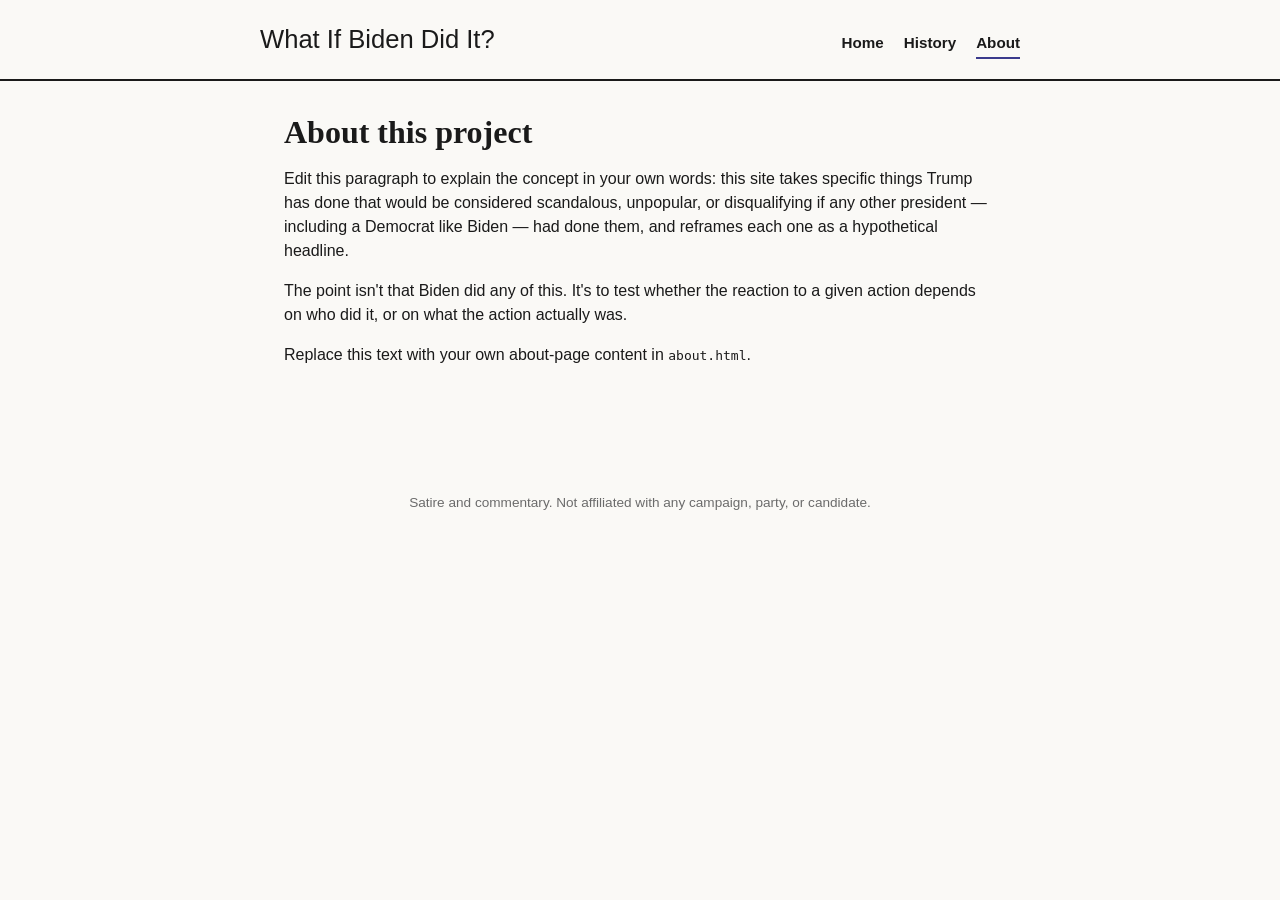
==== about.html @ 0295de17 "Initial commit: static site scaffold for What If Biden Did It Home/History/About pages, header nav, " ====
<!DOCTYPE html>
<html lang="en">
<head>
  <meta charset="UTF-8">
  <meta name="viewport" content="width=device-width, initial-scale=1.0">
  <title>About — What If Biden Did It?</title>
  <link rel="stylesheet" href="css/style.css">
</head>
<body>
  <header class="site-header">
    <div class="header-inner">
      <p class="site-title"><a href="index.html">What If Biden Did It?</a></p>
      <nav class="site-nav">
        <a href="index.html">Home</a>
        <a href="history.html">History</a>
        <a href="about.html" aria-current="page">About</a>
      </nav>
    </div>
  </header>

  <main>
    <h1>About this project</h1>
    <p>
      Edit this paragraph to explain the concept in your own words: this site takes
      specific things Trump has done that would be considered scandalous, unpopular,
      or disqualifying if any other president — including a Democrat like Biden — had
      done them, and reframes each one as a hypothetical headline.
    </p>
    <p>
      The point isn't that Biden did any of this. It's to test whether the reaction
      to a given action depends on who did it, or on what the action actually was.
    </p>
    <p>
      Replace this text with your own about-page content in
      <code>about.html</code>.
    </p>
  </main>

  <footer class="site-footer">
    <p>Satire and commentary. Not affiliated with any campaign, party, or candidate.</p>
  </footer>
</body>
</html>
---- css/style.css ----
:root {
  --bg: #faf9f6;
  --text: #1a1a1a;
  --muted: #6b6b6b;
  --accent: #3a3a8c;
  --border: #e2e0d8;
  --card-bg: #ffffff;
}

* {
  box-sizing: border-box;
}

body {
  margin: 0;
  font-family: -apple-system, BlinkMacSystemFont, "Segoe UI", Helvetica, Arial, sans-serif;
  background: var(--bg);
  color: var(--text);
  line-height: 1.5;
}

h1, h2, h3 {
  font-family: Georgia, "Times New Roman", serif;
  line-height: 1.2;
  margin: 0 0 0.5em;
}

a {
  color: var(--accent);
}

/* Header / nav */

header.site-header {
  border-bottom: 2px solid var(--text);
  padding: 1.25rem 1.5rem;
}

.site-header .header-inner {
  max-width: 760px;
  margin: 0 auto;
  display: flex;
  flex-wrap: wrap;
  justify-content: space-between;
  align-items: baseline;
  gap: 0.75rem;
}

.site-title {
  font-size: 1.6rem;
  margin: 0;
}

.site-title a {
  color: var(--text);
  text-decoration: none;
}

nav.site-nav {
  display: flex;
  gap: 1.25rem;
  flex-wrap: wrap;
}

nav.site-nav a {
  color: var(--text);
  text-decoration: none;
  font-weight: 600;
  font-size: 0.95rem;
  padding-bottom: 2px;
  border-bottom: 2px solid transparent;
}

nav.site-nav a:hover,
nav.site-nav a[aria-current="page"] {
  border-bottom-color: var(--accent);
}

/* Main content */

main {
  max-width: 760px;
  margin: 0 auto;
  padding: 2rem 1.5rem 4rem;
}

.entry-date {
  color: var(--muted);
  text-transform: uppercase;
  letter-spacing: 0.05em;
  font-size: 0.8rem;
  margin-bottom: 0.5rem;
}

.entry-card {
  background: var(--card-bg);
  border: 1px solid var(--border);
  border-radius: 8px;
  padding: 1.5rem;
  margin-bottom: 1.5rem;
}

.entry-headline {
  font-size: 1.6rem;
  margin-bottom: 1rem;
}

.entry-block {
  margin-bottom: 1rem;
}

.entry-block h3 {
  font-size: 0.85rem;
  text-transform: uppercase;
  letter-spacing: 0.05em;
  color: var(--muted);
  margin-bottom: 0.35rem;
}

.entry-source {
  font-size: 0.85rem;
}

.fallback-note {
  background: #fff6e0;
  border: 1px solid #e8d9a6;
  border-radius: 6px;
  padding: 0.75rem 1rem;
  font-size: 0.9rem;
  margin-bottom: 1.5rem;
}

.history-list .entry-card {
  cursor: default;
}

.state-message {
  color: var(--muted);
  font-style: italic;
}

/* Email signup */

.signup-box {
  border: 1px solid var(--border);
  border-radius: 8px;
  padding: 1.5rem;
  background: var(--card-bg);
  margin-top: 2.5rem;
}

.signup-box h2 {
  font-size: 1.1rem;
}

.signup-form {
  display: flex;
  gap: 0.5rem;
  flex-wrap: wrap;
  margin-top: 0.75rem;
}

.signup-form input[type="email"] {
  flex: 1 1 220px;
  padding: 0.6rem 0.75rem;
  border: 1px solid var(--border);
  border-radius: 6px;
  font-size: 1rem;
}

.signup-form button {
  padding: 0.6rem 1.25rem;
  border: none;
  border-radius: 6px;
  background: var(--accent);
  color: #fff;
  font-weight: 600;
  font-size: 1rem;
  cursor: pointer;
}

.signup-form button:hover {
  opacity: 0.9;
}

footer.site-footer {
  text-align: center;
  color: var(--muted);
  font-size: 0.85rem;
  padding: 2rem 1.5rem;
}

@media (prefers-color-scheme: dark) {
  :root {
    --bg: #16161a;
    --text: #f1f0ea;
    --muted: #9c9c9c;
    --accent: #8888ff;
    --border: #33333a;
    --card-bg: #1e1e24;
  }

  .fallback-note {
    background: #332b12;
    border-color: #5c4d1e;
    color: #f1e6bf;
  }
}
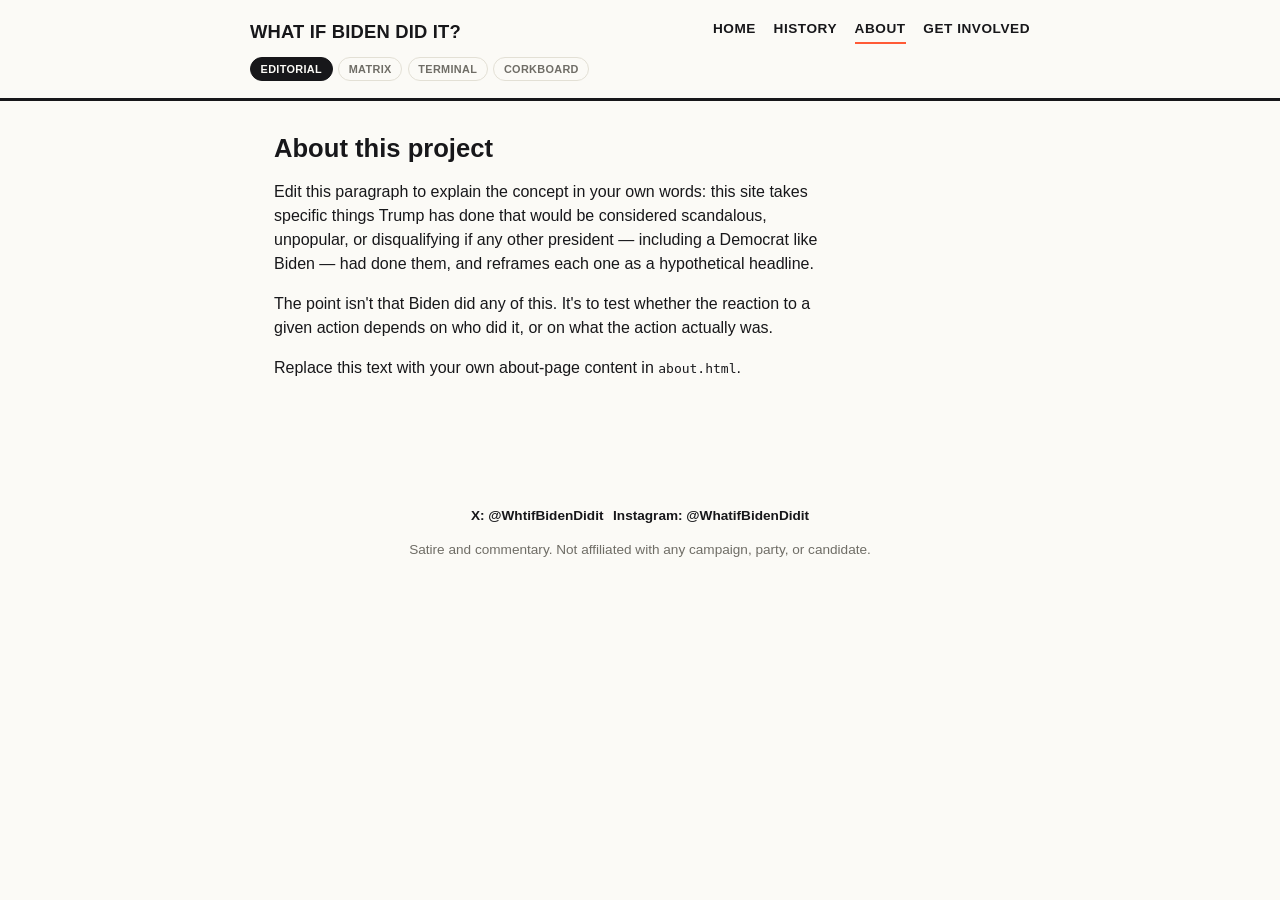
==== commit b9cc4757: "Add 4-theme toggle, Category field, real citations, Get Involved page Themes: Editorial (default), M" ====
--- a/about.html
+++ b/about.html
@@ -4,6 +4,7 @@
   <meta charset="UTF-8">
   <meta name="viewport" content="width=device-width, initial-scale=1.0">
   <title>About — What If Biden Did It?</title>
+  <script>document.documentElement.setAttribute('data-theme', localStorage.getItem('wibdiTheme') || 'editorial');</script>
   <link rel="stylesheet" href="css/style.css">
 </head>
 <body>
@@ -14,7 +15,9 @@
         <a href="index.html">Home</a>
         <a href="history.html">History</a>
         <a href="about.html" aria-current="page">About</a>
+        <a href="get-involved.html">Get Involved</a>
       </nav>
+      <div class="theme-switch" id="theme-switch"></div>
     </div>
   </header>
 
@@ -37,7 +40,13 @@
   </main>
 
   <footer class="site-footer">
+    <p class="footer-social">
+      <a href="https://x.com/WhtifBidenDidit" target="_blank" rel="noopener">X: @WhtifBidenDidit</a>
+      <a href="https://instagram.com/WhatifBidenDidit" target="_blank" rel="noopener">Instagram: @WhatifBidenDidit</a>
+    </p>
     <p>Satire and commentary. Not affiliated with any campaign, party, or candidate.</p>
   </footer>
+
+  <script src="js/theme.js"></script>
 </body>
 </html>
--- a/css/style.css
+++ b/css/style.css
@@ -1,26 +1,49 @@
-:root {
-  --bg: #faf9f6;
-  --text: #1a1a1a;
-  --muted: #6b6b6b;
-  --accent: #3a3a8c;
-  --border: #e2e0d8;
+/* ============================================================
+   Base variables — these are the Editorial theme's defaults.
+   Every other theme below redefines all of these on [data-theme="x"].
+   ============================================================ */
+:root,
+[data-theme="editorial"] {
+  --bg: #fbfaf6;
+  --text: #17171a;
+  --muted: #6f6d66;
+  --accent: #ff5a36;
+  --border: #e3e0d5;
   --card-bg: #ffffff;
+  --font-body: -apple-system, BlinkMacSystemFont, "Segoe UI", Helvetica, Arial, sans-serif;
+  --font-display: "Helvetica Neue", Arial, sans-serif;
+  --radius: 8px;
+}
+
+@media (prefers-color-scheme: dark) {
+  [data-theme="editorial"] {
+    --bg: #17171a;
+    --text: #f1f0ea;
+    --muted: #a3a19a;
+    --accent: #ff7a54;
+    --border: #333228;
+    --card-bg: #1f1f22;
+  }
 }
 
 * {
   box-sizing: border-box;
 }
 
+html {
+  color-scheme: light dark;
+}
+
 body {
   margin: 0;
-  font-family: -apple-system, BlinkMacSystemFont, "Segoe UI", Helvetica, Arial, sans-serif;
+  font-family: var(--font-body);
   background: var(--bg);
   color: var(--text);
   line-height: 1.5;
 }
 
 h1, h2, h3 {
-  font-family: Georgia, "Times New Roman", serif;
+  font-family: var(--font-display);
   line-height: 1.2;
   margin: 0 0 0.5em;
 }
@@ -33,22 +56,24 @@
 
 header.site-header {
   border-bottom: 2px solid var(--text);
-  padding: 1.25rem 1.5rem;
+  padding: 1.1rem 1.5rem;
 }
 
 .site-header .header-inner {
-  max-width: 760px;
+  max-width: 780px;
   margin: 0 auto;
   display: flex;
   flex-wrap: wrap;
   justify-content: space-between;
-  align-items: baseline;
+  align-items: center;
   gap: 0.75rem;
 }
 
 .site-title {
-  font-size: 1.6rem;
+  font-size: 1.5rem;
   margin: 0;
+  font-family: var(--font-display);
+  font-weight: 800;
 }
 
 .site-title a {
@@ -58,15 +83,17 @@
 
 nav.site-nav {
   display: flex;
-  gap: 1.25rem;
+  gap: 1.1rem;
   flex-wrap: wrap;
 }
 
 nav.site-nav a {
   color: var(--text);
   text-decoration: none;
-  font-weight: 600;
-  font-size: 0.95rem;
+  font-weight: 700;
+  font-size: 0.85rem;
+  text-transform: uppercase;
+  letter-spacing: 0.04em;
   padding-bottom: 2px;
   border-bottom: 2px solid transparent;
 }
@@ -76,55 +103,137 @@
   border-bottom-color: var(--accent);
 }
 
+/* Theme switch */
+
+.theme-switch {
+  display: flex;
+  gap: 0.35rem;
+  flex-wrap: wrap;
+}
+
+.theme-btn {
+  font-family: var(--font-body);
+  font-size: 0.68rem;
+  font-weight: 700;
+  text-transform: uppercase;
+  letter-spacing: 0.03em;
+  padding: 0.3rem 0.6rem;
+  border: 1px solid var(--border);
+  border-radius: 20px;
+  background: transparent;
+  color: var(--muted);
+  cursor: pointer;
+}
+
+.theme-btn:hover {
+  color: var(--text);
+  border-color: var(--text);
+}
+
+.theme-btn.is-active {
+  background: var(--text);
+  color: var(--bg);
+  border-color: var(--text);
+}
+
 /* Main content */
 
 main {
-  max-width: 760px;
+  max-width: 780px;
   margin: 0 auto;
   padding: 2rem 1.5rem 4rem;
 }
 
+main h1 {
+  font-size: 1.6rem;
+  margin-bottom: 1rem;
+}
+
+main > p {
+  max-width: 62ch;
+}
+
+.editor-note {
+  border: 1px dashed var(--border);
+  border-radius: var(--radius);
+  padding: 0.9rem 1.1rem;
+  color: var(--muted);
+  font-size: 0.88rem;
+  font-style: italic;
+  margin-bottom: 1.5rem;
+}
+
+/* Entry card */
+
+.entry-meta {
+  display: flex;
+  align-items: center;
+  gap: 0.75rem;
+  margin-bottom: 0.5rem;
+  flex-wrap: wrap;
+}
+
+.entry-category {
+  font-size: 0.68rem;
+  font-weight: 800;
+  text-transform: uppercase;
+  letter-spacing: 0.06em;
+  color: var(--accent);
+}
+
 .entry-date {
   color: var(--muted);
   text-transform: uppercase;
   letter-spacing: 0.05em;
-  font-size: 0.8rem;
-  margin-bottom: 0.5rem;
+  font-size: 0.75rem;
+  margin: 0;
 }
 
 .entry-card {
   background: var(--card-bg);
   border: 1px solid var(--border);
-  border-radius: 8px;
-  padding: 1.5rem;
+  border-radius: var(--radius);
+  padding: 1.6rem;
   margin-bottom: 1.5rem;
 }
 
 .entry-headline {
-  font-size: 1.6rem;
-  margin-bottom: 1rem;
-}
-
-.entry-block {
-  margin-bottom: 1rem;
-}
-
-.entry-block h3 {
+  font-size: 1.7rem;
+  font-weight: 800;
+  margin-bottom: 0.85rem;
+  letter-spacing: -0.01em;
+  text-wrap: balance;
+}
+
+.entry-body {
+  font-size: 1rem;
+  line-height: 1.6;
+  margin: 0 0 1.1rem;
+}
+
+.entry-citation {
+  border-top: 1px solid var(--border);
+  padding-top: 0.85rem;
+  margin-top: 0.5rem;
+}
+
+.entry-citation h3 {
+  font-size: 0.72rem;
+  text-transform: uppercase;
+  letter-spacing: 0.06em;
+  color: var(--muted);
+  margin-bottom: 0.3rem;
+}
+
+.entry-citation p {
   font-size: 0.85rem;
-  text-transform: uppercase;
-  letter-spacing: 0.05em;
-  color: var(--muted);
-  margin-bottom: 0.35rem;
-}
-
-.entry-source {
-  font-size: 0.85rem;
+  margin: 0;
 }
 
 .fallback-note {
-  background: #fff6e0;
-  border: 1px solid #e8d9a6;
-  border-radius: 6px;
+  background: var(--card-bg);
+  border: 1px solid var(--accent);
+  border-radius: var(--radius);
   padding: 0.75rem 1rem;
   font-size: 0.9rem;
   margin-bottom: 1.5rem;
@@ -139,18 +248,40 @@
   font-style: italic;
 }
 
+/* Get involved page */
+
+.involve-list {
+  list-style: none;
+  padding: 0;
+  margin: 0;
+  display: flex;
+  flex-direction: column;
+  gap: 0.9rem;
+}
+
+.involve-list li {
+  background: var(--card-bg);
+  border: 1px solid var(--border);
+  border-radius: var(--radius);
+  padding: 1rem 1.1rem;
+}
+
+.involve-list a {
+  font-weight: 700;
+}
+
 /* Email signup */
 
 .signup-box {
   border: 1px solid var(--border);
-  border-radius: 8px;
+  border-radius: var(--radius);
   padding: 1.5rem;
   background: var(--card-bg);
   margin-top: 2.5rem;
 }
 
 .signup-box h2 {
-  font-size: 1.1rem;
+  font-size: 1.05rem;
 }
 
 .signup-form {
@@ -166,6 +297,8 @@
   border: 1px solid var(--border);
   border-radius: 6px;
   font-size: 1rem;
+  background: var(--bg);
+  color: var(--text);
 }
 
 .signup-form button {
@@ -174,7 +307,7 @@
   border-radius: 6px;
   background: var(--accent);
   color: #fff;
-  font-weight: 600;
+  font-weight: 700;
   font-size: 1rem;
   cursor: pointer;
 }
@@ -183,6 +316,8 @@
   opacity: 0.9;
 }
 
+/* Footer */
+
 footer.site-footer {
   text-align: center;
   color: var(--muted);
@@ -190,19 +325,298 @@
   padding: 2rem 1.5rem;
 }
 
-@media (prefers-color-scheme: dark) {
-  :root {
-    --bg: #16161a;
-    --text: #f1f0ea;
-    --muted: #9c9c9c;
-    --accent: #8888ff;
-    --border: #33333a;
-    --card-bg: #1e1e24;
+.footer-social {
+  display: flex;
+  justify-content: center;
+  gap: 0.6rem;
+  flex-wrap: wrap;
+  margin-bottom: 0.5rem;
+  font-weight: 600;
+}
+
+.footer-social a {
+  color: var(--text);
+  text-decoration: none;
+}
+
+.footer-social a:hover {
+  color: var(--accent);
+}
+
+@media (max-width: 520px) {
+  .entry-headline {
+    font-size: 1.4rem;
   }
-
-  .fallback-note {
-    background: #332b12;
-    border-color: #5c4d1e;
-    color: #f1e6bf;
+}
+
+/* ============================================================
+   THEME: Editorial (default) — flair beyond the shared variables
+   ============================================================ */
+
+[data-theme="editorial"] .site-title {
+  text-transform: uppercase;
+  font-size: 1.15rem;
+  letter-spacing: 0.01em;
+}
+
+[data-theme="editorial"] header.site-header {
+  border-bottom-width: 3px;
+}
+
+[data-theme="editorial"] .entry-headline {
+  font-size: 2rem;
+  line-height: 1.05;
+}
+
+[data-theme="editorial"] .entry-card {
+  border: none;
+  border-top: 4px solid var(--accent);
+  border-radius: 2px;
+  padding: 1.6rem 0 1.8rem;
+  background: transparent;
+}
+
+[data-theme="editorial"] .history-list .entry-card {
+  border-bottom: 1px solid var(--border);
+  border-top: none;
+  padding: 1.4rem 0;
+}
+
+@media (max-width: 520px) {
+  [data-theme="editorial"] .entry-headline {
+    font-size: 1.6rem;
   }
 }
+
+/* ============================================================
+   THEME: Matrix
+   ============================================================ */
+
+[data-theme="matrix"] {
+  --bg: #000000;
+  --text: #baffc9;
+  --muted: #2fcf5c;
+  --accent: #4fff7a;
+  --border: #114a22;
+  --card-bg: #000000;
+  --font-body: "Consolas", "Lucida Console", "Courier New", monospace;
+  --font-display: "Consolas", "Lucida Console", "Courier New", monospace;
+}
+
+[data-theme="matrix"] body {
+  background-image: repeating-linear-gradient(90deg, rgba(79, 255, 122, 0.04) 0 1px, transparent 1px 22px);
+}
+
+[data-theme="matrix"] .site-title {
+  text-transform: uppercase;
+  text-shadow: 0 0 6px rgba(79, 255, 122, 0.6);
+}
+
+[data-theme="matrix"] nav.site-nav a {
+  text-transform: lowercase;
+}
+
+[data-theme="matrix"] nav.site-nav a::before {
+  content: "[";
+  color: var(--muted);
+}
+
+[data-theme="matrix"] nav.site-nav a::after {
+  content: "]";
+  color: var(--muted);
+}
+
+[data-theme="matrix"] .entry-card {
+  border: 1px solid var(--border);
+  box-shadow: inset 0 0 18px rgba(79, 255, 122, 0.08);
+}
+
+[data-theme="matrix"] .entry-headline {
+  text-shadow: 0 0 8px rgba(79, 255, 122, 0.5);
+}
+
+[data-theme="matrix"] .entry-date::before {
+  content: "> ";
+}
+
+[data-theme="matrix"] .entry-category::before {
+  content: "[[";
+}
+
+[data-theme="matrix"] .entry-category::after {
+  content: "]]";
+}
+
+[data-theme="matrix"] .entry-citation {
+  border-top-style: dashed;
+}
+
+[data-theme="matrix"] a {
+  color: var(--accent);
+}
+
+/* ============================================================
+   THEME: DOS terminal
+   ============================================================ */
+
+[data-theme="dos"] {
+  --bg: #0000aa;
+  --text: #d6d6d6;
+  --muted: #8f9bff;
+  --accent: #ffff55;
+  --border: #d6d6d6;
+  --card-bg: #0000aa;
+  --font-body: "Consolas", "Lucida Console", monospace;
+  --font-display: "Consolas", "Lucida Console", monospace;
+}
+
+[data-theme="dos"] header.site-header {
+  border-bottom: 2px solid var(--border);
+}
+
+[data-theme="dos"] .site-title {
+  color: #fff;
+}
+
+[data-theme="dos"] .site-title::before {
+  content: "C:\\WIBDI> ";
+  color: #55ff55;
+}
+
+[data-theme="dos"] nav.site-nav {
+  counter-reset: fkey;
+}
+
+[data-theme="dos"] nav.site-nav a {
+  counter-increment: fkey;
+  text-transform: none;
+}
+
+[data-theme="dos"] nav.site-nav a::before {
+  content: "F" counter(fkey) " ";
+  color: #55ff55;
+}
+
+[data-theme="dos"] main {
+  border: 2px solid var(--border);
+  margin-top: 1.5rem;
+  margin-bottom: 1.5rem;
+}
+
+[data-theme="dos"] .entry-card {
+  border: 1px solid var(--border);
+  border-radius: 0;
+  background: transparent;
+}
+
+[data-theme="dos"] .entry-headline {
+  color: #fff;
+}
+
+[data-theme="dos"] .entry-category {
+  color: #ffff55;
+}
+
+[data-theme="dos"] .theme-btn {
+  border-radius: 0;
+}
+
+[data-theme="dos"] .involve-list li,
+[data-theme="dos"] .signup-box,
+[data-theme="dos"] .fallback-note,
+[data-theme="dos"] .editor-note {
+  border-radius: 0;
+  background: transparent;
+}
+
+[data-theme="dos"] a {
+  color: #55ff55;
+}
+
+/* ============================================================
+   THEME: Corkboard
+   ============================================================ */
+
+[data-theme="corkboard"] {
+  --bg: #a9773f;
+  --text: #2c2416;
+  --muted: #7a6a50;
+  --accent: #b3261e;
+  --border: #8a5f2f;
+  --card-bg: #fffdf2;
+  --font-body: -apple-system, "Segoe UI", Arial, sans-serif;
+  --font-display: "Segoe Print", "Bradley Hand", cursive;
+}
+
+[data-theme="corkboard"] body {
+  background-image: radial-gradient(#8a5f2f 1px, transparent 1px);
+  background-size: 6px 6px;
+}
+
+[data-theme="corkboard"] header.site-header {
+  border-bottom: none;
+  background: rgba(255, 253, 242, 0.85);
+}
+
+[data-theme="corkboard"] .site-title {
+  font-size: 1.7rem;
+}
+
+[data-theme="corkboard"] nav.site-nav a {
+  text-transform: none;
+  font-family: var(--font-body);
+}
+
+[data-theme="corkboard"] .entry-card {
+  transform: rotate(-0.6deg);
+  box-shadow: 0 6px 14px rgba(0, 0, 0, 0.3);
+  border: none;
+  position: relative;
+}
+
+[data-theme="corkboard"] .entry-card::before {
+  content: "";
+  position: absolute;
+  top: -9px;
+  left: 28px;
+  width: 16px;
+  height: 16px;
+  border-radius: 50%;
+  background: radial-gradient(circle at 35% 35%, #ff8a80, #b3261e);
+  box-shadow: 0 2px 3px rgba(0, 0, 0, 0.4);
+}
+
+[data-theme="corkboard"] .entry-headline {
+  font-family: var(--font-display);
+  font-weight: 700;
+}
+
+[data-theme="corkboard"] .entry-citation {
+  background: #fff6a8;
+  border-top: none;
+  transform: rotate(0.8deg);
+  padding: 0.7rem 0.9rem;
+  box-shadow: 0 3px 6px rgba(0, 0, 0, 0.25);
+  margin-top: 1rem;
+}
+
+[data-theme="corkboard"] .history-list .entry-card {
+  margin-bottom: 2.2rem;
+}
+
+[data-theme="corkboard"] .state-message {
+  display: inline-block;
+  color: var(--text);
+  background: var(--card-bg);
+  padding: 0.6rem 0.9rem;
+  border-radius: 4px;
+  box-shadow: 0 3px 6px rgba(0, 0, 0, 0.2);
+}
+
+[data-theme="corkboard"] .involve-list li,
+[data-theme="corkboard"] .signup-box,
+[data-theme="corkboard"] .fallback-note,
+[data-theme="corkboard"] .editor-note {
+  border: none;
+  box-shadow: 0 3px 8px rgba(0, 0, 0, 0.2);
+}
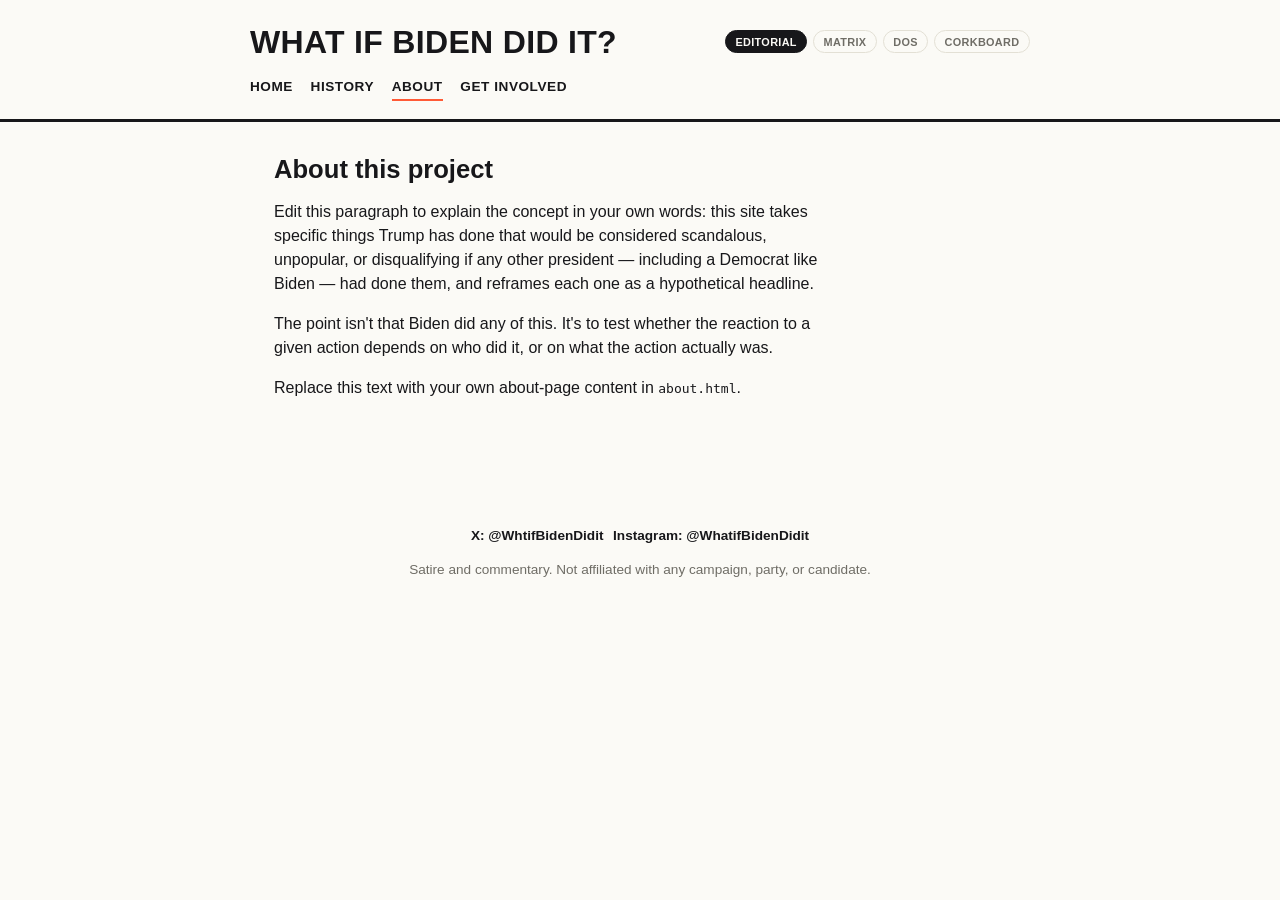
==== commit 20119744: "Layout feedback: consistent header, bigger type, corkboard/citation fixes - Rename Terminal theme la" ====
--- a/about.html
+++ b/about.html
@@ -10,14 +10,16 @@
 <body>
   <header class="site-header">
     <div class="header-inner">
-      <p class="site-title"><a href="index.html">What If Biden Did It?</a></p>
+      <div class="header-top">
+        <p class="site-title"><a href="index.html">What If Biden Did It?</a></p>
+        <div class="theme-switch" id="theme-switch"></div>
+      </div>
       <nav class="site-nav">
         <a href="index.html">Home</a>
         <a href="history.html">History</a>
         <a href="about.html" aria-current="page">About</a>
         <a href="get-involved.html">Get Involved</a>
       </nav>
-      <div class="theme-switch" id="theme-switch"></div>
     </div>
   </header>
 
--- a/css/style.css
+++ b/css/style.css
@@ -63,6 +63,12 @@
   max-width: 780px;
   margin: 0 auto;
   display: flex;
+  flex-direction: column;
+  gap: 0.7rem;
+}
+
+.header-top {
+  display: flex;
   flex-wrap: wrap;
   justify-content: space-between;
   align-items: center;
@@ -70,7 +76,7 @@
 }
 
 .site-title {
-  font-size: 1.5rem;
+  font-size: 2rem;
   margin: 0;
   font-family: var(--font-display);
   font-weight: 800;
@@ -174,7 +180,7 @@
 }
 
 .entry-category {
-  font-size: 0.68rem;
+  font-size: 0.85rem;
   font-weight: 800;
   text-transform: uppercase;
   letter-spacing: 0.06em;
@@ -185,7 +191,7 @@
   color: var(--muted);
   text-transform: uppercase;
   letter-spacing: 0.05em;
-  font-size: 0.75rem;
+  font-size: 0.9rem;
   margin: 0;
 }
 
@@ -347,6 +353,10 @@
   .entry-headline {
     font-size: 1.4rem;
   }
+
+  .site-title {
+    font-size: 1.5rem;
+  }
 }
 
 /* ============================================================
@@ -355,7 +365,6 @@
 
 [data-theme="editorial"] .site-title {
   text-transform: uppercase;
-  font-size: 1.15rem;
   letter-spacing: 0.01em;
 }
 
@@ -559,7 +568,7 @@
 }
 
 [data-theme="corkboard"] .site-title {
-  font-size: 1.7rem;
+  font-size: 2.2rem;
 }
 
 [data-theme="corkboard"] nav.site-nav a {
@@ -587,8 +596,9 @@
 }
 
 [data-theme="corkboard"] .entry-headline {
-  font-family: var(--font-display);
-  font-weight: 700;
+  font-family: "Arial Black", "Segoe UI", Arial, sans-serif;
+  font-weight: 800;
+  letter-spacing: -0.01em;
 }
 
 [data-theme="corkboard"] .entry-citation {
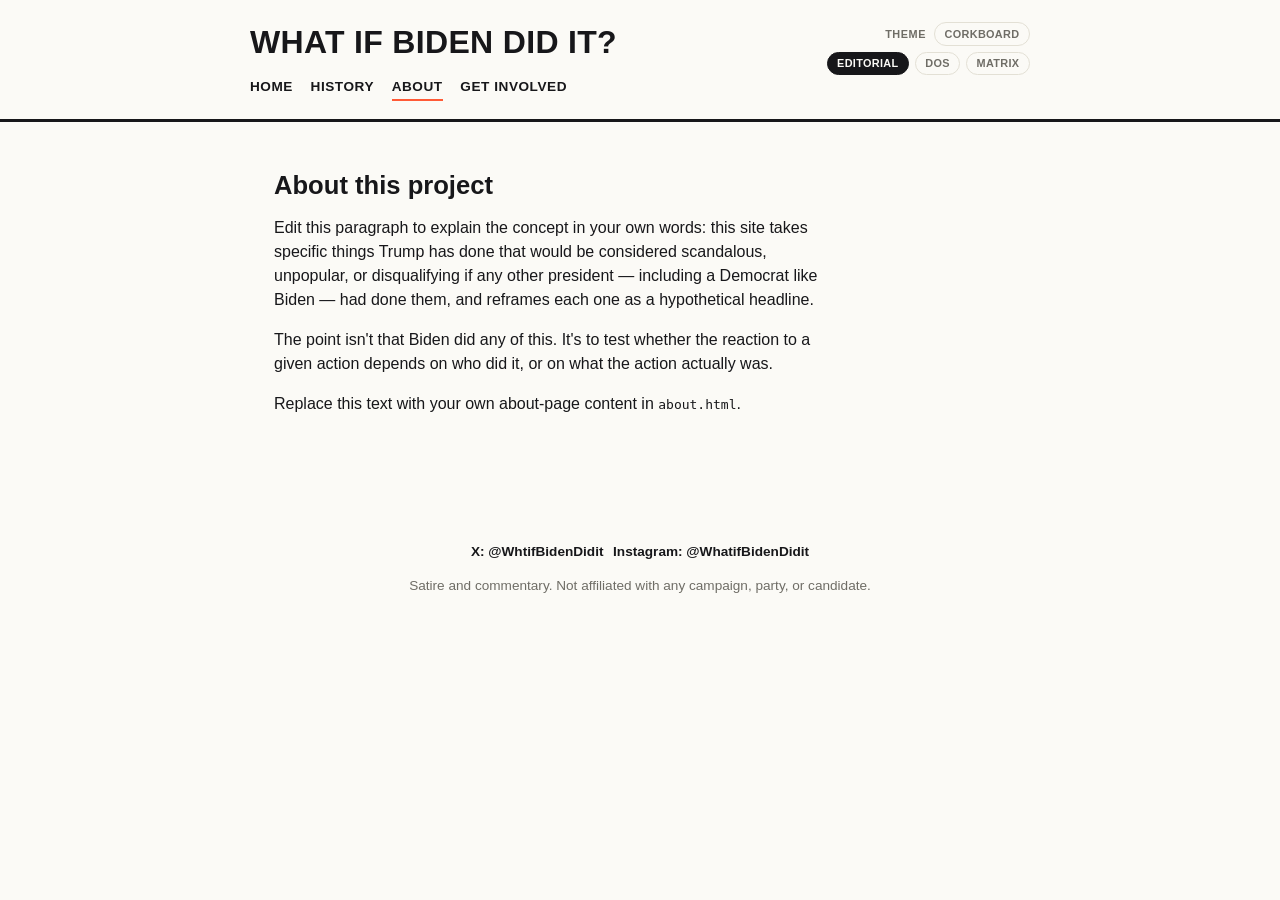
==== commit 1379abda: "Pin theme switch position, fix Corkboard headline font, more feedback - Theme switch is now absolute" ====
--- a/about.html
+++ b/about.html
@@ -10,10 +10,8 @@
 <body>
   <header class="site-header">
     <div class="header-inner">
-      <div class="header-top">
-        <p class="site-title"><a href="index.html">What If Biden Did It?</a></p>
-        <div class="theme-switch" id="theme-switch"></div>
-      </div>
+      <p class="site-title"><a href="index.html">What If Biden Did It?</a></p>
+      <div class="theme-switch" id="theme-switch"></div>
       <nav class="site-nav">
         <a href="index.html">Home</a>
         <a href="history.html">History</a>
--- a/css/style.css
+++ b/css/style.css
@@ -62,17 +62,11 @@
 .site-header .header-inner {
   max-width: 780px;
   margin: 0 auto;
+  position: relative;
   display: flex;
   flex-direction: column;
   gap: 0.7rem;
-}
-
-.header-top {
-  display: flex;
-  flex-wrap: wrap;
-  justify-content: space-between;
-  align-items: center;
-  gap: 0.75rem;
+  padding-right: 230px;
 }
 
 .site-title {
@@ -112,9 +106,24 @@
 /* Theme switch */
 
 .theme-switch {
+  position: absolute;
+  top: 0.3rem;
+  right: 0;
   display: flex;
+  align-items: center;
   gap: 0.35rem;
   flex-wrap: wrap;
+  justify-content: flex-end;
+  width: 210px;
+}
+
+.theme-switch-label {
+  font-size: 0.68rem;
+  font-weight: 700;
+  text-transform: uppercase;
+  letter-spacing: 0.05em;
+  color: var(--muted);
+  margin-right: 0.15rem;
 }
 
 .theme-btn {
@@ -180,7 +189,7 @@
 }
 
 .entry-category {
-  font-size: 0.85rem;
+  font-size: 1.05rem;
   font-weight: 800;
   text-transform: uppercase;
   letter-spacing: 0.06em;
@@ -224,11 +233,12 @@
 }
 
 .entry-citation h3 {
-  font-size: 0.72rem;
-  text-transform: uppercase;
-  letter-spacing: 0.06em;
-  color: var(--muted);
-  margin-bottom: 0.3rem;
+  font-size: 1.05rem;
+  font-weight: 800;
+  text-transform: uppercase;
+  letter-spacing: 0.04em;
+  color: var(--text);
+  margin-bottom: 0.4rem;
 }
 
 .entry-citation p {
@@ -359,6 +369,18 @@
   }
 }
 
+@media (max-width: 640px) {
+  .site-header .header-inner {
+    padding-right: 0;
+  }
+
+  .theme-switch {
+    position: static;
+    width: auto;
+    justify-content: flex-start;
+  }
+}
+
 /* ============================================================
    THEME: Editorial (default) — flair beyond the shared variables
    ============================================================ */
@@ -370,6 +392,10 @@
 
 [data-theme="editorial"] header.site-header {
   border-bottom-width: 3px;
+}
+
+[data-theme="editorial"] main {
+  padding-top: 3rem;
 }
 
 [data-theme="editorial"] .entry-headline {
@@ -596,7 +622,7 @@
 }
 
 [data-theme="corkboard"] .entry-headline {
-  font-family: "Arial Black", "Segoe UI", Arial, sans-serif;
+  font-family: var(--font-body);
   font-weight: 800;
   letter-spacing: -0.01em;
 }
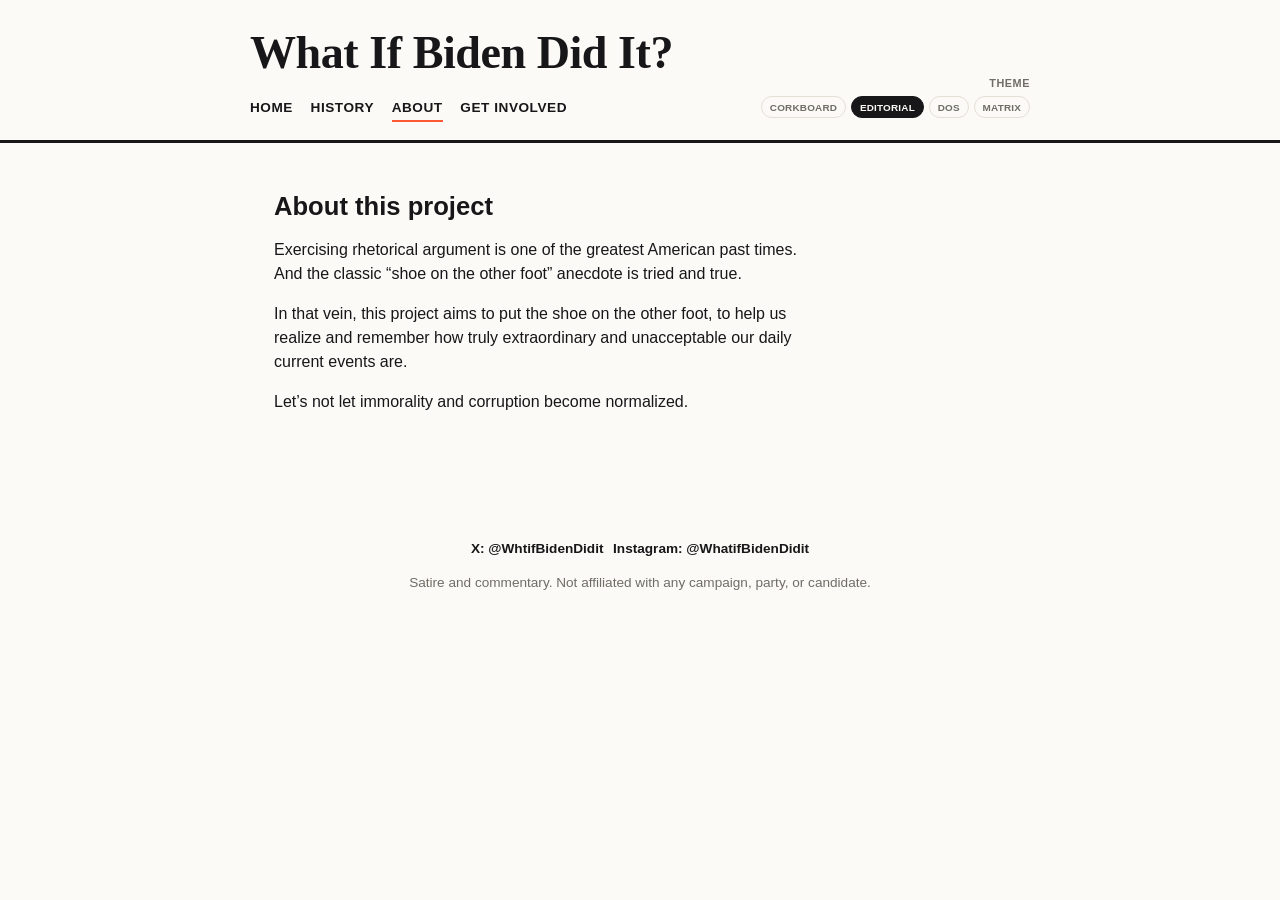
==== commit 3fd028ab: "Fix Corkboard editor-note contrast, nudge theme switch, add About copy - Corkboard's editor-note cal" ====
--- a/about.html
+++ b/about.html
@@ -24,18 +24,16 @@
   <main>
     <h1>About this project</h1>
     <p>
-      Edit this paragraph to explain the concept in your own words: this site takes
-      specific things Trump has done that would be considered scandalous, unpopular,
-      or disqualifying if any other president — including a Democrat like Biden — had
-      done them, and reframes each one as a hypothetical headline.
+      Exercising rhetorical argument is one of the greatest American past times. And
+      the classic &ldquo;shoe on the other foot&rdquo; anecdote is tried and true.
     </p>
     <p>
-      The point isn't that Biden did any of this. It's to test whether the reaction
-      to a given action depends on who did it, or on what the action actually was.
+      In that vein, this project aims to put the shoe on the other foot, to help us
+      realize and remember how truly extraordinary and unacceptable our daily current
+      events are.
     </p>
     <p>
-      Replace this text with your own about-page content in
-      <code>about.html</code>.
+      Let&rsquo;s not let immorality and corruption become normalized.
     </p>
   </main>
 
--- a/css/style.css
+++ b/css/style.css
@@ -66,11 +66,10 @@
   display: flex;
   flex-direction: column;
   gap: 0.7rem;
-  padding-right: 230px;
 }
 
 .site-title {
-  font-size: 2rem;
+  font-size: 2.4rem;
   margin: 0;
   font-family: var(--font-display);
   font-weight: 800;
@@ -107,14 +106,13 @@
 
 .theme-switch {
   position: absolute;
-  top: 0.3rem;
+  top: 3.6rem;
   right: 0;
   display: flex;
-  align-items: center;
-  gap: 0.35rem;
-  flex-wrap: wrap;
-  justify-content: flex-end;
-  width: 210px;
+  flex-direction: column;
+  align-items: flex-end;
+  gap: 0.3rem;
+  width: 320px;
 }
 
 .theme-switch-label {
@@ -123,21 +121,27 @@
   text-transform: uppercase;
   letter-spacing: 0.05em;
   color: var(--muted);
-  margin-right: 0.15rem;
+}
+
+.theme-switch-buttons {
+  display: flex;
+  gap: 0.3rem;
+  flex-wrap: nowrap;
 }
 
 .theme-btn {
   font-family: var(--font-body);
-  font-size: 0.68rem;
+  font-size: 0.62rem;
   font-weight: 700;
   text-transform: uppercase;
-  letter-spacing: 0.03em;
-  padding: 0.3rem 0.6rem;
+  letter-spacing: 0.02em;
+  padding: 0.28rem 0.5rem;
   border: 1px solid var(--border);
   border-radius: 20px;
   background: transparent;
   color: var(--muted);
   cursor: pointer;
+  white-space: nowrap;
 }
 
 .theme-btn:hover {
@@ -365,19 +369,15 @@
   }
 
   .site-title {
-    font-size: 1.5rem;
+    font-size: 1.8rem;
   }
 }
 
 @media (max-width: 640px) {
-  .site-header .header-inner {
-    padding-right: 0;
-  }
-
   .theme-switch {
     position: static;
     width: auto;
-    justify-content: flex-start;
+    align-items: flex-start;
   }
 }
 
@@ -386,8 +386,10 @@
    ============================================================ */
 
 [data-theme="editorial"] .site-title {
-  text-transform: uppercase;
-  letter-spacing: 0.01em;
+  font-family: Georgia, "Times New Roman", serif;
+  font-weight: 700;
+  letter-spacing: -0.01em;
+  font-size: 2.88rem;
 }
 
 [data-theme="editorial"] header.site-header {
@@ -594,7 +596,9 @@
 }
 
 [data-theme="corkboard"] .site-title {
-  font-size: 2.2rem;
+  font-family: Rockwell, "Rockwell Nova", "Courier New", serif;
+  font-weight: 700;
+  font-size: 3rem;
 }
 
 [data-theme="corkboard"] nav.site-nav a {
@@ -656,3 +660,13 @@
   border: none;
   box-shadow: 0 3px 8px rgba(0, 0, 0, 0.2);
 }
+
+[data-theme="corkboard"] .editor-note {
+  background: var(--card-bg);
+  color: var(--text);
+  font-style: normal;
+}
+
+[data-theme="corkboard"] footer.site-footer {
+  color: var(--text);
+}
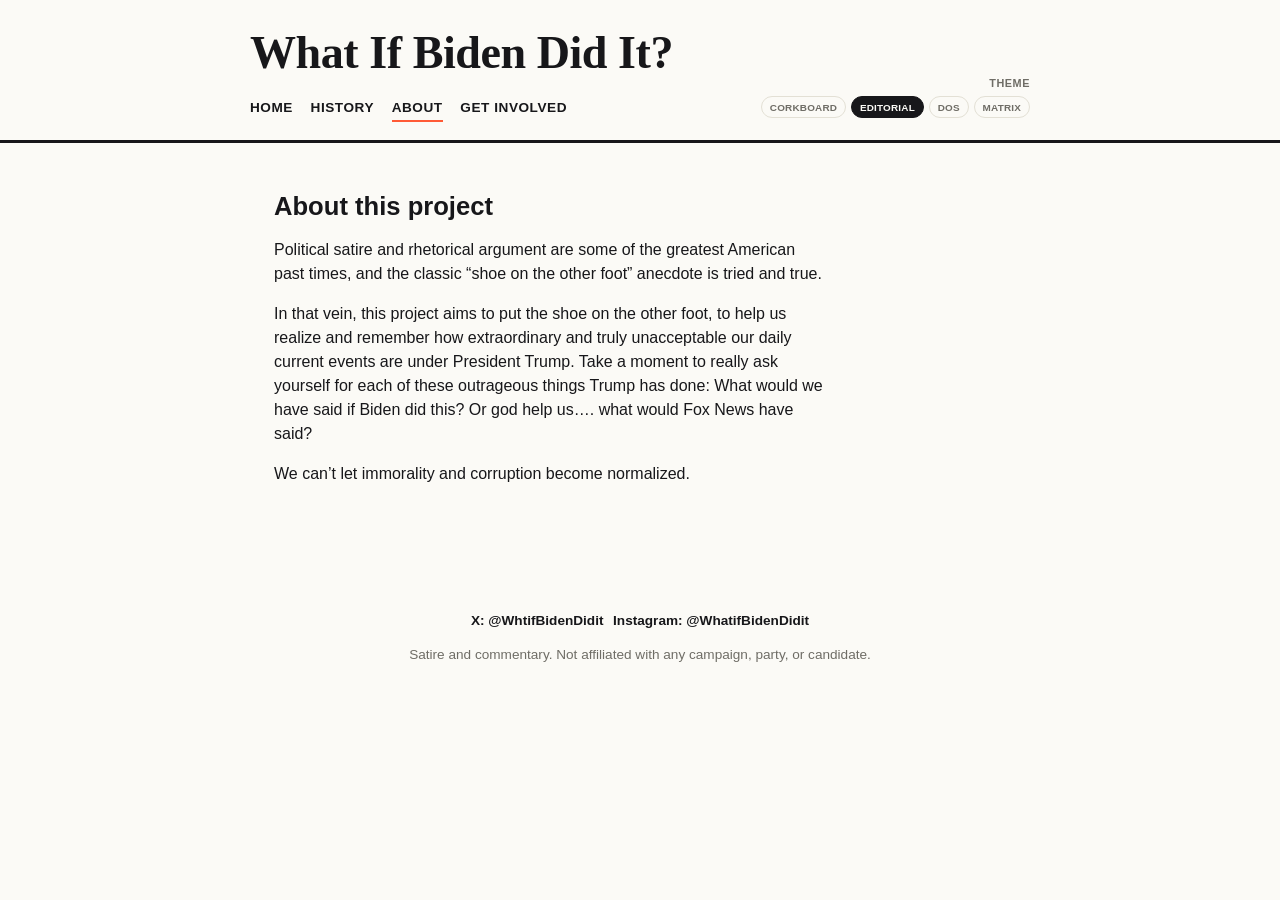
==== commit c601ee7d: "Corkboard: box About/Get Involved blurbs, sticky-note style for involve options; new About copy Co-A" ====
--- a/about.html
+++ b/about.html
@@ -23,18 +23,22 @@
 
   <main>
     <h1>About this project</h1>
-    <p>
-      Exercising rhetorical argument is one of the greatest American past times. And
-      the classic &ldquo;shoe on the other foot&rdquo; anecdote is tried and true.
-    </p>
-    <p>
-      In that vein, this project aims to put the shoe on the other foot, to help us
-      realize and remember how truly extraordinary and unacceptable our daily current
-      events are.
-    </p>
-    <p>
-      Let&rsquo;s not let immorality and corruption become normalized.
-    </p>
+    <div class="page-intro">
+      <p>
+        Political satire and rhetorical argument are some of the greatest American past
+        times, and the classic &ldquo;shoe on the other foot&rdquo; anecdote is tried and true.
+      </p>
+      <p>
+        In that vein, this project aims to put the shoe on the other foot, to help us
+        realize and remember how extraordinary and truly unacceptable our daily current
+        events are under President Trump. Take a moment to really ask yourself for each
+        of these outrageous things Trump has done: What would we have said if Biden did
+        this? Or god help us&hellip;. what would Fox News have said?
+      </p>
+      <p>
+        We can&rsquo;t let immorality and corruption become normalized.
+      </p>
+    </div>
   </main>
 
   <footer class="site-footer">
--- a/css/style.css
+++ b/css/style.css
@@ -168,7 +168,8 @@
   margin-bottom: 1rem;
 }
 
-main > p {
+main > p,
+.page-intro p {
   max-width: 62ch;
 }
 
@@ -250,15 +251,6 @@
   margin: 0;
 }
 
-.fallback-note {
-  background: var(--card-bg);
-  border: 1px solid var(--accent);
-  border-radius: var(--radius);
-  padding: 0.75rem 1rem;
-  font-size: 0.9rem;
-  margin-bottom: 1.5rem;
-}
-
 .history-list .entry-card {
   cursor: default;
 }
@@ -311,13 +303,28 @@
   margin-top: 0.75rem;
 }
 
+.signup-frequency {
+  display: flex;
+  align-items: center;
+  gap: 1rem;
+  font-size: 0.9rem;
+  flex: 1 0 100%;
+}
+
+.signup-frequency label {
+  display: inline-flex;
+  align-items: center;
+  gap: 0.35rem;
+  cursor: pointer;
+}
+
 .signup-form input[type="email"] {
   flex: 1 1 220px;
   padding: 0.6rem 0.75rem;
   border: 1px solid var(--border);
   border-radius: 6px;
   font-size: 1rem;
-  background: var(--bg);
+  background: var(--card-bg);
   color: var(--text);
 }
 
@@ -334,6 +341,23 @@
 
 .signup-form button:hover {
   opacity: 0.9;
+}
+
+.signup-form button:disabled {
+  opacity: 0.6;
+  cursor: default;
+}
+
+.signup-thanks {
+  font-weight: 700;
+  color: var(--text);
+  margin: 0.75rem 0 0;
+}
+
+.signup-error {
+  font-weight: 700;
+  color: var(--accent);
+  margin: 0.75rem 0 0;
 }
 
 /* Footer */
@@ -560,7 +584,6 @@
 
 [data-theme="dos"] .involve-list li,
 [data-theme="dos"] .signup-box,
-[data-theme="dos"] .fallback-note,
 [data-theme="dos"] .editor-note {
   border-radius: 0;
   background: transparent;
@@ -653,9 +676,93 @@
   box-shadow: 0 3px 6px rgba(0, 0, 0, 0.2);
 }
 
-[data-theme="corkboard"] .involve-list li,
+/* About / Get Involved blurb: pinned cream card, like the entry cards */
+[data-theme="corkboard"] .page-intro {
+  background: var(--card-bg);
+  padding: 1.4rem 1.6rem;
+  border-radius: 4px;
+  transform: rotate(-0.5deg);
+  box-shadow: 0 6px 14px rgba(0, 0, 0, 0.3);
+  position: relative;
+  margin-bottom: 2.2rem;
+}
+
+[data-theme="corkboard"] .page-intro::before {
+  content: "";
+  position: absolute;
+  top: -9px;
+  left: 28px;
+  width: 16px;
+  height: 16px;
+  border-radius: 50%;
+  background: radial-gradient(circle at 35% 35%, #ff8a80, #b3261e);
+  box-shadow: 0 2px 3px rgba(0, 0, 0, 0.4);
+}
+
+[data-theme="corkboard"] .page-intro p:last-child {
+  margin-bottom: 0;
+}
+
+/* Get Involved options: masking-tape label + yellow sticky notes */
+[data-theme="corkboard"] h2:has(+ .involve-list) {
+  display: inline-block;
+  background: rgba(240, 230, 200, 0.92);
+  padding: 0.3rem 1rem;
+  transform: rotate(-1.5deg);
+  box-shadow: 0 2px 4px rgba(0, 0, 0, 0.25);
+  font-family: var(--font-display);
+  margin-bottom: 1.4rem;
+}
+
+[data-theme="corkboard"] .involve-list {
+  display: grid;
+  grid-template-columns: repeat(auto-fill, minmax(200px, 1fr));
+  gap: 1.6rem;
+}
+
+[data-theme="corkboard"] .involve-list li {
+  background: #fff6a8;
+  border: none;
+  border-radius: 0;
+  padding: 1.6rem 1.1rem 1.2rem;
+  position: relative;
+  transform: rotate(1.2deg);
+  box-shadow: 2px 6px 10px rgba(0, 0, 0, 0.3);
+}
+
+[data-theme="corkboard"] .involve-list li:nth-child(2n) {
+  background: #c8ecf7;
+  transform: rotate(-1.4deg);
+}
+
+[data-theme="corkboard"] .involve-list li:nth-child(3n) {
+  background: #ffd1dc;
+  transform: rotate(0.6deg);
+}
+
+[data-theme="corkboard"] .involve-list li::before {
+  content: "";
+  position: absolute;
+  top: -8px;
+  left: 50%;
+  margin-left: -8px;
+  width: 16px;
+  height: 16px;
+  border-radius: 50%;
+  background: radial-gradient(circle at 35% 35%, #9fd3ff, #1f5fa8);
+  box-shadow: 0 2px 3px rgba(0, 0, 0, 0.4);
+}
+
+[data-theme="corkboard"] .involve-list a {
+  font-family: var(--font-display);
+  font-size: 1.15rem;
+}
+
+[data-theme="corkboard"] .involve-list p {
+  margin-bottom: 0;
+}
+
 [data-theme="corkboard"] .signup-box,
-[data-theme="corkboard"] .fallback-note,
 [data-theme="corkboard"] .editor-note {
   border: none;
   box-shadow: 0 3px 8px rgba(0, 0, 0, 0.2);
